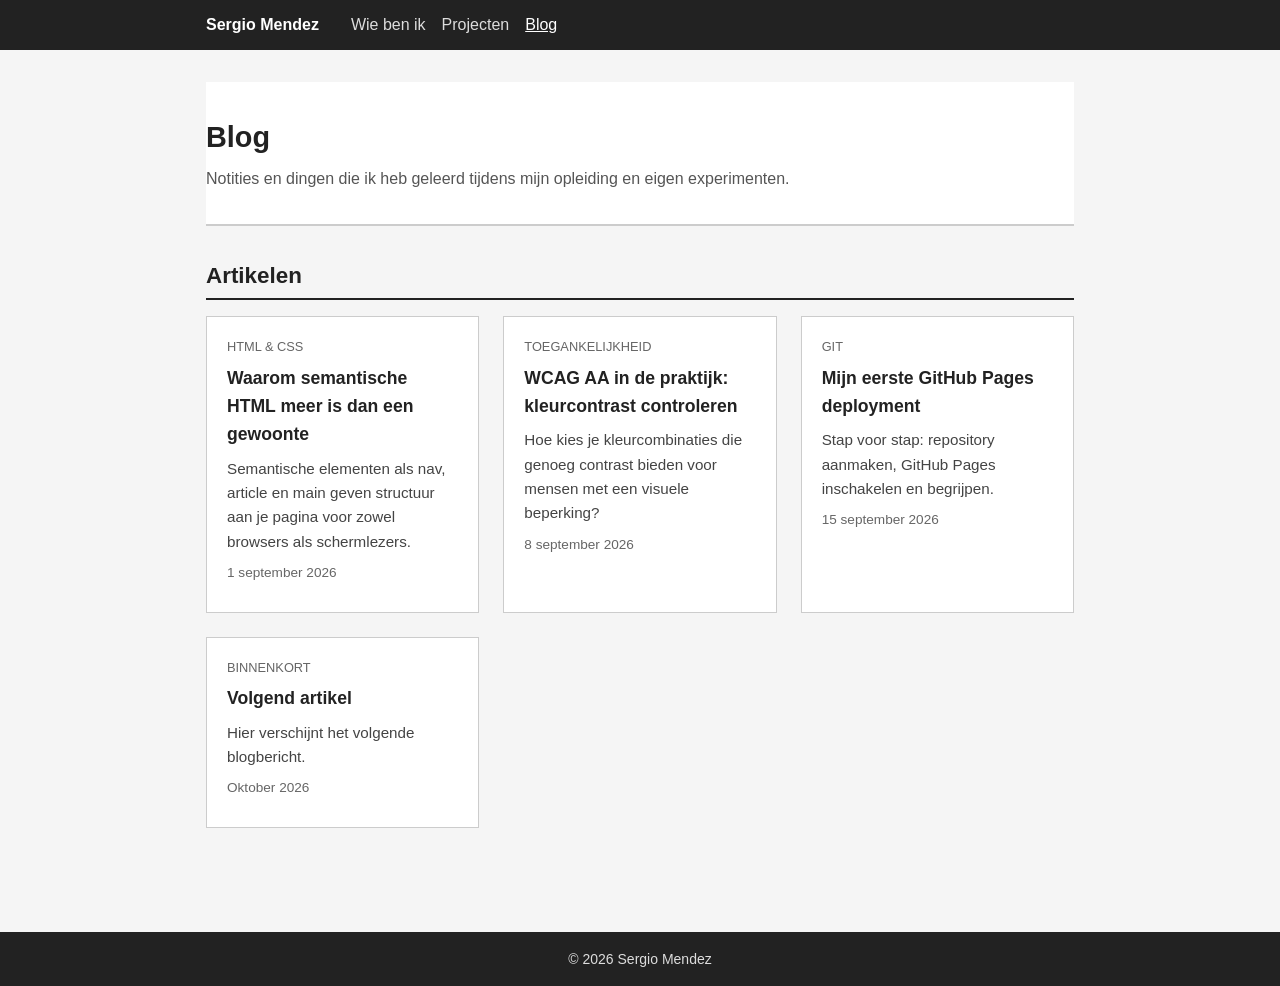
==== blog.html @ a32be4b9 "Alles van de website is afgemaakt, alle informatie en boxes zijn erin gezet" ====
<!DOCTYPE html>
<html lang="nl">
<head>
  <meta charset="UTF-8" />
  <meta name="viewport" content="width=device-width, initial-scale=1.0" />
  <meta name="description" content="Blog van Sergio Mendez – notities en leerlogboek over software development." />
  <title>Blog – Sergio Mendez</title>
  <link rel="stylesheet" href="css/style.css" />
</head>
<body>

  <a class="skip-link" href="#main-content">Ga naar inhoud</a>

  <nav aria-label="Hoofdnavigatie">
    <div class="container">
      <a class="logo" href="index.html">Sergio Mendez</a>
      <ul>
        <li><a href="index.html">Wie ben ik</a></li>
        <li><a href="projects.html">Projecten</a></li>
        <li><a href="blog.html" aria-current="page">Blog</a></li>
      </ul>
    </div>
  </nav>

  <main id="main-content">
    <div class="container">

      <header class="page-header">
        <h1>Blog</h1>
        <p>Notities en dingen die ik heb geleerd tijdens mijn opleiding en eigen experimenten.</p>
      </header>

      <section>
        <h2>Artikelen</h2>

        <ul class="blokken blokken--twee-kolommen">

          <li class="blok">
            <p class="label">HTML &amp; CSS</p>
            <h3>Waarom semantische HTML meer is dan een gewoonte</h3>
            <p>
              Semantische elementen als nav, article en main geven structuur
              aan je pagina voor zowel browsers als schermlezers.
            </p>
            <p class="meta"><time datetime="2026-09-01">1 september 2026</time></p>
          </li>

          <li class="blok">
            <p class="label">Toegankelijkheid</p>
            <h3>WCAG AA in de praktijk: kleurcontrast controleren</h3>
            <p>
              Hoe kies je kleurcombinaties die genoeg contrast bieden voor
              mensen met een visuele beperking?
            </p>
            <p class="meta"><time datetime="2026-09-08">8 september 2026</time></p>
          </li>

          <li class="blok">
            <p class="label">Git</p>
            <h3>Mijn eerste GitHub Pages deployment</h3>
            <p>
              Stap voor stap: repository aanmaken, GitHub Pages inschakelen en
              begrijpen.
            <p class="meta"><time datetime="2026-09-15">15 september 2026</time></p>
          </li>

          <li class="blok">
            <p class="label">Binnenkort</p>
            <h3>Volgend artikel</h3>
            <p>Hier verschijnt het volgende blogbericht.</p>
            <p class="meta"><time datetime="2026-10-01">Oktober 2026</time></p>
          </li>

        </ul>
      </section>

    </div>
  </main>

  <footer>
    <div class="container">
      <p>&copy; 2026 Sergio Mendez</p>
    </div>
  </footer>

</body>
</html>
---- css/style.css ----
/* Portfolio – Sergio Mendez */

* {
  box-sizing: border-box;
  margin: 0;
  padding: 0;
}

body {
  font-family: Arial, sans-serif;
  background-color: #f5f5f5;
  color: #222222;
  line-height: 1.6;
}

a {
  color: #0055cc;
}

a:hover {
  text-decoration: none;
}

/* Skip-link */
.skip-link {
  position: absolute;
  top: -999px;
  left: 1rem;
  background: #0055cc;
  color: #ffffff;
  padding: 0.5rem 1rem;
}

.skip-link:focus {
  top: 1rem;
}

/* Container */
.container {
  max-width: 900px;
  margin: 0 auto;
  padding: 0 1rem;
}

/* Navigatie */
nav {
  background-color: #222222;
  padding: 0.75rem 0;
}

nav .container {
  display: flex;
  align-items: center;
  gap: 2rem;
}

nav .logo {
  color: #ffffff;
  font-weight: bold;
  text-decoration: none;
}

nav ul {
  list-style: none;
  display: flex;
  gap: 1rem;
}

nav ul a {
  color: #dddddd;
  text-decoration: none;
}

nav ul a:hover,
nav ul a[aria-current="page"] {
  color: #ffffff;
  text-decoration: underline;
}

/* Paginakop */
header.page-header {
  background-color: #ffffff;
  border-bottom: 2px solid #cccccc;
  padding: 2rem 0;
  margin-bottom: 2rem;
}

header.page-header h1 {
  font-size: 1.8rem;
  margin-bottom: 0.4rem;
}

header.page-header p {
  color: #555555;
}

/* Main */
main {
  padding: 2rem 0;
}

/* Secties */
section {
  margin-bottom: 2.5rem;
}

section h2 {
  font-size: 1.4rem;
  border-bottom: 2px solid #222222;
  padding-bottom: 0.3rem;
  margin-bottom: 1rem;
}

section p {
  margin-bottom: 0.75rem;
  max-width: 70ch;
}

/* Blokkenraster */
.blokken {
  display: grid;
  grid-template-columns: 1fr;
  gap: 1.5rem;
  list-style: none;
}

.blok {
  background-color: #ffffff;
  border: 1px solid #cccccc;
  padding: 1.25rem;
}

/* Grote projectblokken */
.blok--groot {
  padding: 2rem;
  min-height: 320px;
}

.blok .label {
  font-size: 0.8rem;
  text-transform: uppercase;
  color: #666666;
  margin-bottom: 0.4rem;
}

.blok h3 {
  font-size: 1.1rem;
  margin-bottom: 0.5rem;
}

.blok p {
  color: #444444;
  font-size: 0.95rem;
  margin-bottom: 0.5rem;
}

.blok .meta {
  font-size: 0.85rem;
  color: #666666;
}

/* Vaardighedenlijst */
.vaardigheden {
  display: flex;
  flex-wrap: wrap;
  gap: 0.5rem;
  list-style: none;
}

.vaardigheden li {
  background-color: #ffffff;
  border: 1px solid #cccccc;
  padding: 0.3rem 0.75rem;
  font-size: 0.9rem;
}

/* Footer */
footer {
  background-color: #222222;
  color: #dddddd;
  text-align: center;
  padding: 1rem 0;
  font-size: 0.875rem;
  margin-top: 2rem;
}

/* Tablet en desktop: blog blijft 2 kolommen, projecten altijd 1 kolom */
@media (min-width: 600px) {
  .blokken--twee-kolommen {
    grid-template-columns: repeat(2, 1fr);
  }
}

@media (min-width: 1024px) {
  .blokken--twee-kolommen {
    grid-template-columns: repeat(3, 1fr);
  }
}
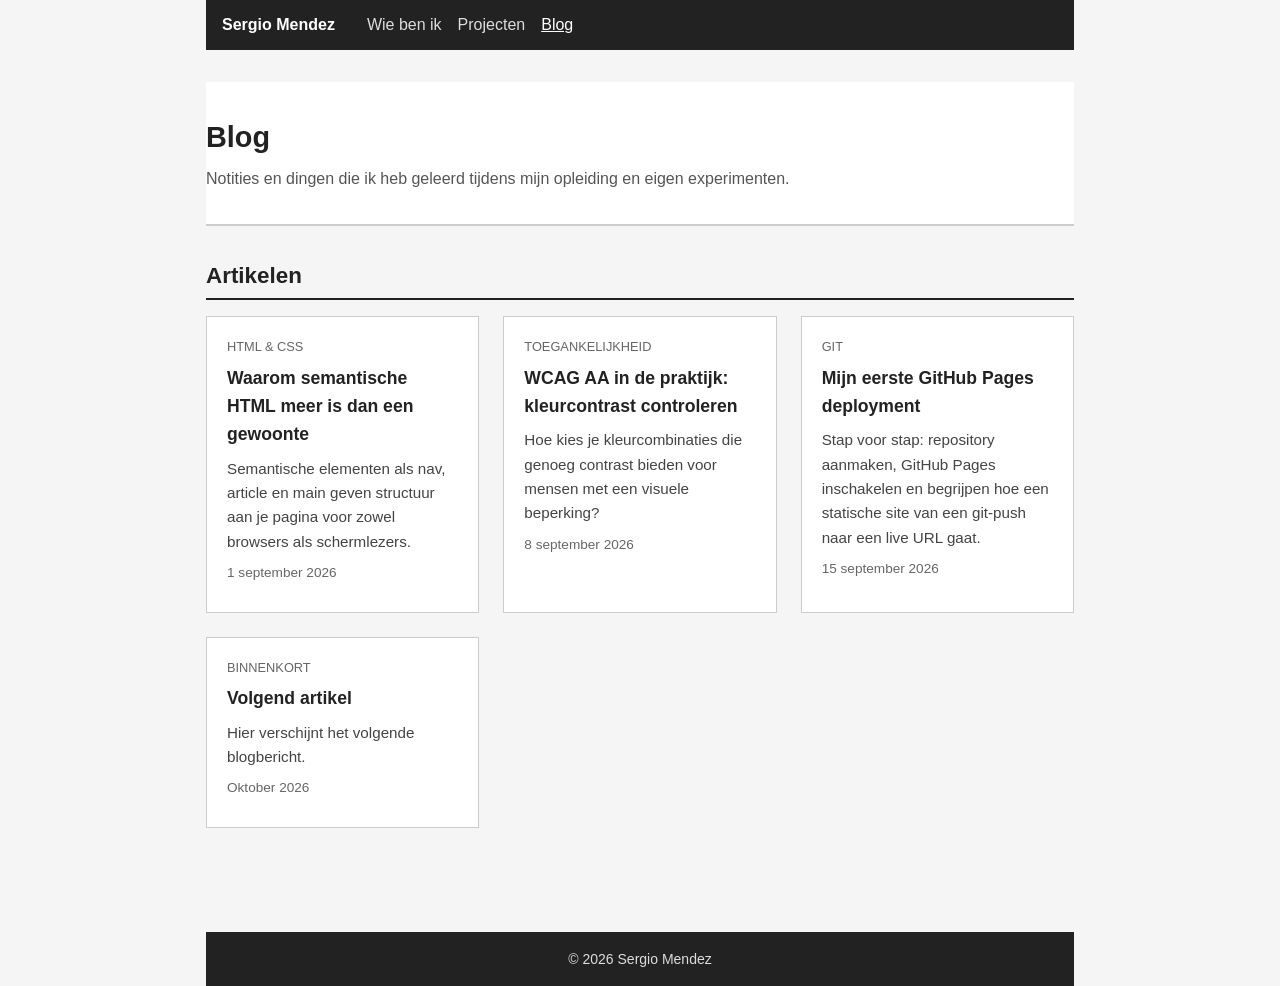
==== commit c4bec96e: "Alle divs zijn verwijderd" ====
--- a/blog.html
+++ b/blog.html
@@ -12,75 +12,71 @@
   <a class="skip-link" href="#main-content">Ga naar inhoud</a>
 
   <nav aria-label="Hoofdnavigatie">
-    <div class="container">
-      <a class="logo" href="index.html">Sergio Mendez</a>
-      <ul>
-        <li><a href="index.html">Wie ben ik</a></li>
-        <li><a href="projects.html">Projecten</a></li>
-        <li><a href="blog.html" aria-current="page">Blog</a></li>
-      </ul>
-    </div>
+    <a class="logo" href="index.html">Sergio Mendez</a>
+    <ul>
+      <li><a href="index.html">Wie ben ik</a></li>
+      <li><a href="projects.html">Projecten</a></li>
+      <li><a href="blog.html" aria-current="page">Blog</a></li>
+    </ul>
   </nav>
 
   <main id="main-content">
-    <div class="container">
 
-      <header class="page-header">
-        <h1>Blog</h1>
-        <p>Notities en dingen die ik heb geleerd tijdens mijn opleiding en eigen experimenten.</p>
-      </header>
+    <header class="page-header">
+      <h1>Blog</h1>
+      <p>Notities en dingen die ik heb geleerd tijdens mijn opleiding en eigen experimenten.</p>
+    </header>
 
-      <section>
-        <h2>Artikelen</h2>
+    <section>
+      <h2>Artikelen</h2>
 
-        <ul class="blokken blokken--twee-kolommen">
+      <ul class="blokken blokken--twee-kolommen">
 
-          <li class="blok">
-            <p class="label">HTML &amp; CSS</p>
-            <h3>Waarom semantische HTML meer is dan een gewoonte</h3>
-            <p>
-              Semantische elementen als nav, article en main geven structuur
-              aan je pagina voor zowel browsers als schermlezers.
-            </p>
-            <p class="meta"><time datetime="2026-09-01">1 september 2026</time></p>
-          </li>
+        <li class="blok">
+          <p class="label">HTML &amp; CSS</p>
+          <h3>Waarom semantische HTML meer is dan een gewoonte</h3>
+          <p>
+            Semantische elementen als nav, article en main geven structuur
+            aan je pagina voor zowel browsers als schermlezers.
+          </p>
+          <p class="meta"><time datetime="2026-09-01">1 september 2026</time></p>
+        </li>
 
-          <li class="blok">
-            <p class="label">Toegankelijkheid</p>
-            <h3>WCAG AA in de praktijk: kleurcontrast controleren</h3>
-            <p>
-              Hoe kies je kleurcombinaties die genoeg contrast bieden voor
-              mensen met een visuele beperking?
-            </p>
-            <p class="meta"><time datetime="2026-09-08">8 september 2026</time></p>
-          </li>
+        <li class="blok">
+          <p class="label">Toegankelijkheid</p>
+          <h3>WCAG AA in de praktijk: kleurcontrast controleren</h3>
+          <p>
+            Hoe kies je kleurcombinaties die genoeg contrast bieden voor
+            mensen met een visuele beperking?
+          </p>
+          <p class="meta"><time datetime="2026-09-08">8 september 2026</time></p>
+        </li>
 
-          <li class="blok">
-            <p class="label">Git</p>
-            <h3>Mijn eerste GitHub Pages deployment</h3>
-            <p>
-              Stap voor stap: repository aanmaken, GitHub Pages inschakelen en
-              begrijpen.
-            <p class="meta"><time datetime="2026-09-15">15 september 2026</time></p>
-          </li>
+        <li class="blok">
+          <p class="label">Git</p>
+          <h3>Mijn eerste GitHub Pages deployment</h3>
+          <p>
+            Stap voor stap: repository aanmaken, GitHub Pages inschakelen en
+            begrijpen hoe een statische site van een git-push naar een live
+            URL gaat.
+          </p>
+          <p class="meta"><time datetime="2026-09-15">15 september 2026</time></p>
+        </li>
 
-          <li class="blok">
-            <p class="label">Binnenkort</p>
-            <h3>Volgend artikel</h3>
-            <p>Hier verschijnt het volgende blogbericht.</p>
-            <p class="meta"><time datetime="2026-10-01">Oktober 2026</time></p>
-          </li>
+        <li class="blok">
+          <p class="label">Binnenkort</p>
+          <h3>Volgend artikel</h3>
+          <p>Hier verschijnt het volgende blogbericht.</p>
+          <p class="meta"><time datetime="2026-10-01">Oktober 2026</time></p>
+        </li>
 
-        </ul>
-      </section>
+      </ul>
+    </section>
 
-    </div>
   </main>
 
   <footer>
-    <div class="container">
-      <p>&copy; 2026 Sergio Mendez</p>
-    </div>
+    <p>&copy; 2026 Sergio Mendez</p>
   </footer>
 
 </body>
--- a/css/style.css
+++ b/css/style.css
@@ -11,6 +11,9 @@
   background-color: #f5f5f5;
   color: #222222;
   line-height: 1.6;
+  max-width: 900px;
+  margin: 0 auto;
+  padding: 0 1rem;
 }
 
 a {
@@ -35,20 +38,10 @@
   top: 1rem;
 }
 
-/* Container */
-.container {
-  max-width: 900px;
-  margin: 0 auto;
-  padding: 0 1rem;
-}
-
 /* Navigatie */
 nav {
   background-color: #222222;
-  padding: 0.75rem 0;
-}
-
-nav .container {
+  padding: 0.75rem 1rem;
   display: flex;
   align-items: center;
   gap: 2rem;
@@ -179,12 +172,12 @@
   background-color: #222222;
   color: #dddddd;
   text-align: center;
-  padding: 1rem 0;
+  padding: 1rem;
   font-size: 0.875rem;
   margin-top: 2rem;
 }
 
-/* Tablet en desktop: blog blijft 2 kolommen, projecten altijd 1 kolom */
+/* Tablet: blog twee kolommen */
 @media (min-width: 600px) {
   .blokken--twee-kolommen {
     grid-template-columns: repeat(2, 1fr);
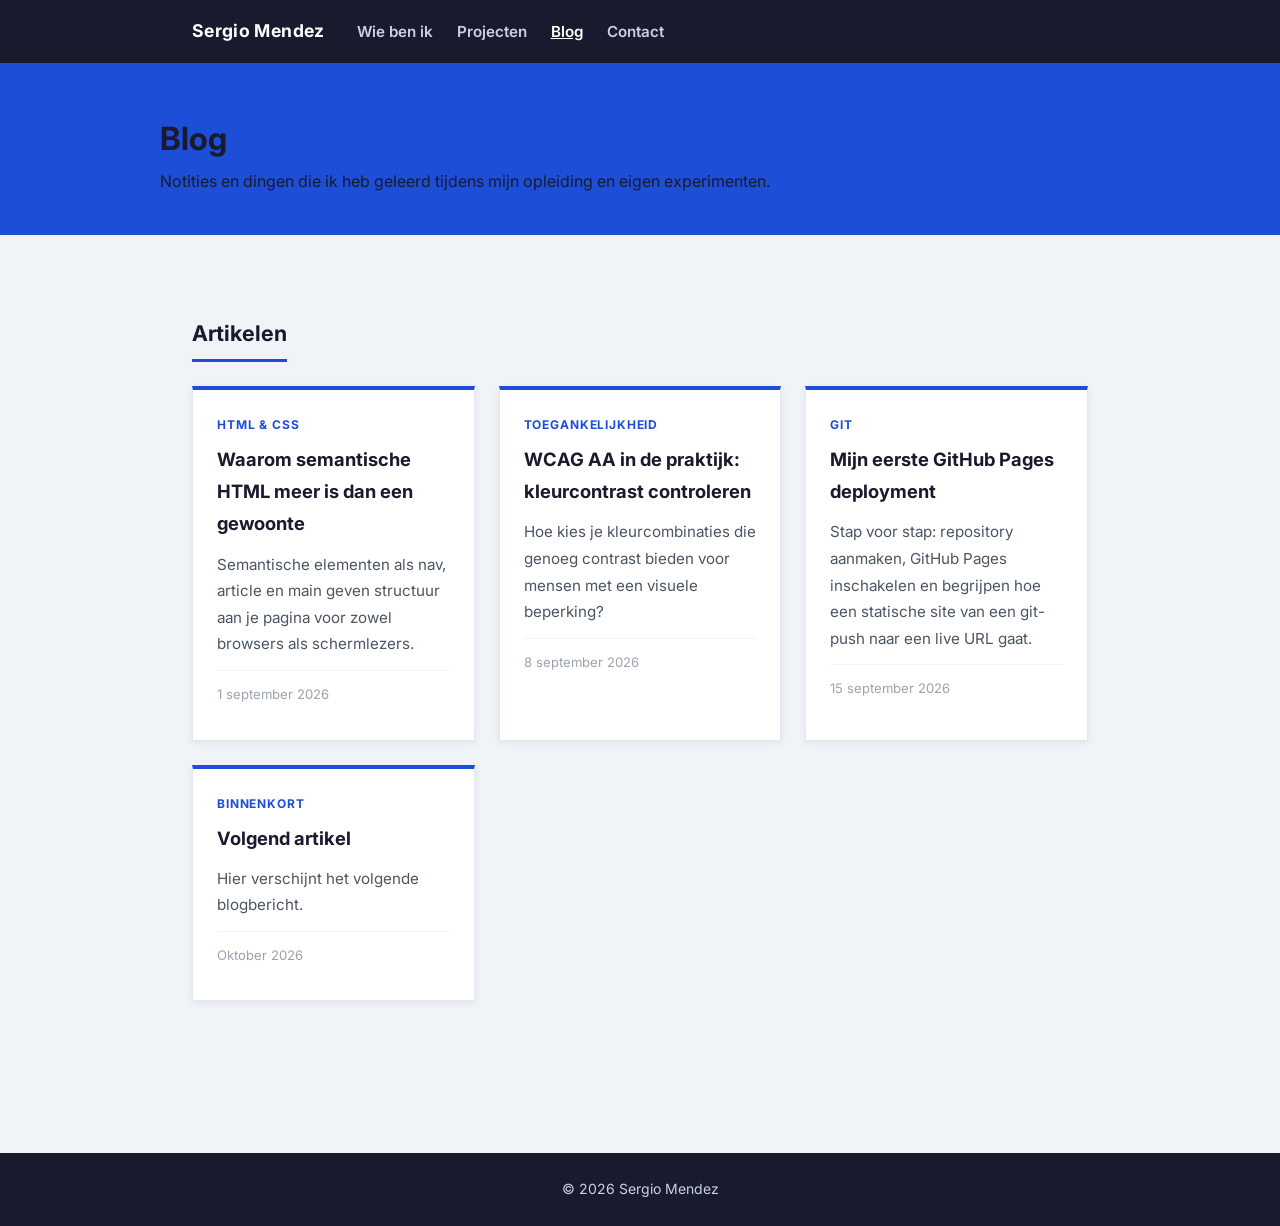
==== commit 0b7c3dd2: "Opdracht 2: JS toegevoegd voor dynamische projectenlijst met filter, contactformulier met validatie," ====
--- a/blog.html
+++ b/blog.html
@@ -5,6 +5,9 @@
   <meta name="viewport" content="width=device-width, initial-scale=1.0" />
   <meta name="description" content="Blog van Sergio Mendez – notities en leerlogboek over software development." />
   <title>Blog – Sergio Mendez</title>
+  <link rel="preconnect" href="https://fonts.googleapis.com" />
+  <link rel="preconnect" href="https://fonts.gstatic.com" crossorigin />
+  <link rel="stylesheet" href="https://fonts.googleapis.com/css2?family=Inter:wght@400;600;700&display=swap" />
   <link rel="stylesheet" href="css/style.css" />
 </head>
 <body>
@@ -12,20 +15,23 @@
   <a class="skip-link" href="#main-content">Ga naar inhoud</a>
 
   <nav aria-label="Hoofdnavigatie">
-    <a class="logo" href="index.html">Sergio Mendez</a>
-    <ul>
-      <li><a href="index.html">Wie ben ik</a></li>
-      <li><a href="projects.html">Projecten</a></li>
-      <li><a href="blog.html" aria-current="page">Blog</a></li>
-    </ul>
+    <div class="container">
+      <a class="logo" href="index.html">Sergio Mendez</a>
+      <ul>
+        <li><a href="index.html">Wie ben ik</a></li>
+        <li><a href="projects.html">Projecten</a></li>
+        <li><a href="blog.html" aria-current="page">Blog</a></li>
+        <li><a href="contact.html">Contact</a></li>
+      </ul>
+    </div>
   </nav>
 
+  <header class="page-header">
+    <h1>Blog</h1>
+    <p>Notities en dingen die ik heb geleerd tijdens mijn opleiding en eigen experimenten.</p>
+  </header>
+
   <main id="main-content">
-
-    <header class="page-header">
-      <h1>Blog</h1>
-      <p>Notities en dingen die ik heb geleerd tijdens mijn opleiding en eigen experimenten.</p>
-    </header>
 
     <section>
       <h2>Artikelen</h2>
--- a/css/style.css
+++ b/css/style.css
@@ -1,47 +1,61 @@
 /* Portfolio – Sergio Mendez */
 
+/* ── Google Fonts ── */
+@import url('https://fonts.googleapis.com/css2?family=Inter:wght@400;600;700&display=swap');
+
+/* ── Reset ── */
 * {
   box-sizing: border-box;
   margin: 0;
   padding: 0;
 }
 
+/* ── Basis ── */
 body {
-  font-family: Arial, sans-serif;
-  background-color: #f5f5f5;
-  color: #222222;
-  line-height: 1.6;
-  max-width: 900px;
-  margin: 0 auto;
-  padding: 0 1rem;
+  font-family: 'Inter', Arial, sans-serif;
+  background-color: #f0f4f8;
+  color: #1a1a2e;
+  line-height: 1.75;
 }
 
 a {
-  color: #0055cc;
+  color: #1d4ed8;
 }
 
 a:hover {
   text-decoration: none;
 }
 
-/* Skip-link */
+/* ── Container: centreert de inhoud ── */
+.container {
+  max-width: 960px;
+  margin: 0 auto;
+  padding: 0 2rem;
+}
+
+/* ── Skip-link ── */
 .skip-link {
   position: absolute;
   top: -999px;
   left: 1rem;
-  background: #0055cc;
+  background: #1d4ed8;
   color: #ffffff;
   padding: 0.5rem 1rem;
+  z-index: 100;
 }
 
 .skip-link:focus {
   top: 1rem;
 }
 
-/* Navigatie */
+/* ── Navigatie – volle breedte ── */
 nav {
-  background-color: #222222;
-  padding: 0.75rem 1rem;
+  background-color: #1a1a2e;
+  padding: 1rem 0;
+  width: 100%;
+}
+
+nav .container {
   display: flex;
   align-items: center;
   gap: 2rem;
@@ -49,19 +63,23 @@
 
 nav .logo {
   color: #ffffff;
-  font-weight: bold;
+  font-weight: 700;
+  font-size: 1.1rem;
   text-decoration: none;
+  letter-spacing: 0.02em;
 }
 
 nav ul {
   list-style: none;
   display: flex;
-  gap: 1rem;
+  gap: 1.5rem;
 }
 
 nav ul a {
-  color: #dddddd;
+  color: #c7d2e7;
   text-decoration: none;
+  font-size: 0.95rem;
+  font-weight: 600;
 }
 
 nav ul a:hover,
@@ -70,46 +88,107 @@
   text-decoration: underline;
 }
 
-/* Paginakop */
+/* ── Profielfoto in header ── */
+.header-profiel {
+  display: flex;
+  align-items: center;
+  gap: 2rem;
+}
+
+.profiel-foto {
+  width: 110px;
+  height: 110px;
+  object-fit: cover;
+  border-radius: 50%;
+  border: 3px solid #ffffff;
+  flex-shrink: 0;
+}
+
+.header-tekst h1 {
+  font-size: 2.2rem;
+  font-weight: 700;
+  margin-bottom: 0.5rem;
+  color: #ffffff;
+}
+
+.header-tekst p {
+  font-size: 1.05rem;
+  color: #bfdbfe;
+}
+
+/* ── Paginakop – volle breedte ── */
 header.page-header {
+  background-color: #1d4ed8;
+  width: 100%;
+  padding: 3rem 2rem 2.5rem;
+  margin-bottom: 3rem;
+  max-width: 100%;
+}
+
+header.page-header > * {
+  max-width: 960px;
+  margin-left: auto;
+  margin-right: auto;
+}
+
+/* ── Main ── */
+main {
+  max-width: 960px;
+  margin: 0 auto;
+  padding: 2rem 2rem 4rem;
+}
+
+/* ── Secties ── */
+section {
+  margin-bottom: 3.5rem;
+}
+
+section h2 {
+  font-size: 1.35rem;
+  font-weight: 700;
+  color: #1a1a2e;
+  border-bottom: 3px solid #1d4ed8;
+  padding-bottom: 0.4rem;
+  margin-bottom: 1.5rem;
+  display: inline-block;
+}
+
+section p {
+  margin-bottom: 0.85rem;
+  max-width: 70ch;
+  color: #374151;
+}
+
+/* ── Filterknoppen ── */
+.filter-knoppen {
+  display: flex;
+  flex-wrap: wrap;
+  gap: 0.5rem;
+  margin-bottom: 1.5rem;
+}
+
+.filter-knoppen button {
   background-color: #ffffff;
-  border-bottom: 2px solid #cccccc;
-  padding: 2rem 0;
-  margin-bottom: 2rem;
-}
-
-header.page-header h1 {
-  font-size: 1.8rem;
-  margin-bottom: 0.4rem;
-}
-
-header.page-header p {
-  color: #555555;
-}
-
-/* Main */
-main {
-  padding: 2rem 0;
-}
-
-/* Secties */
-section {
-  margin-bottom: 2.5rem;
-}
-
-section h2 {
-  font-size: 1.4rem;
-  border-bottom: 2px solid #222222;
-  padding-bottom: 0.3rem;
-  margin-bottom: 1rem;
-}
-
-section p {
-  margin-bottom: 0.75rem;
-  max-width: 70ch;
-}
-
-/* Blokkenraster */
+  border: 2px solid #1d4ed8;
+  color: #1d4ed8;
+  padding: 0.35rem 1rem;
+  font-size: 0.9rem;
+  font-weight: 600;
+  cursor: pointer;
+  font-family: 'Inter', Arial, sans-serif;
+  border-radius: 4px;
+}
+
+.filter-knoppen button:hover {
+  background-color: #eff6ff;
+}
+
+.filter-knoppen button.actief {
+  background-color: #1d4ed8;
+  color: #ffffff;
+}
+
+/* ── Blokkenraster ── */
 .blokken {
   display: grid;
   grid-template-columns: 1fr;
@@ -119,71 +198,233 @@
 
 .blok {
   background-color: #ffffff;
-  border: 1px solid #cccccc;
-  padding: 1.25rem;
-}
-
-/* Grote projectblokken */
+  border: 1px solid #e2e8f0;
+  border-top: 4px solid #1d4ed8;
+  padding: 1.5rem;
+  box-shadow: 0 2px 8px rgba(0, 0, 0, 0.07);
+}
+
 .blok--groot {
   padding: 2rem;
-  min-height: 320px;
+  min-height: 280px;
 }
 
 .blok .label {
-  font-size: 0.8rem;
+  font-size: 0.75rem;
   text-transform: uppercase;
-  color: #666666;
-  margin-bottom: 0.4rem;
+  letter-spacing: 0.07em;
+  color: #1d4ed8;
+  font-weight: 700;
+  margin-bottom: 0.5rem;
 }
 
 .blok h3 {
-  font-size: 1.1rem;
-  margin-bottom: 0.5rem;
+  font-size: 1.15rem;
+  font-weight: 700;
+  color: #1a1a2e;
+  margin-bottom: 0.75rem;
 }
 
 .blok p {
-  color: #444444;
-  font-size: 0.95rem;
-  margin-bottom: 0.5rem;
+  color: #4b5563;
+  font-size: 0.95rem;
+  margin-bottom: 0.6rem;
 }
 
 .blok .meta {
-  font-size: 0.85rem;
-  color: #666666;
-}
-
-/* Vaardighedenlijst */
+  font-size: 0.82rem;
+  color: #9ca3af;
+  margin-top: 0.75rem;
+  padding-top: 0.75rem;
+  border-top: 1px solid #f1f5f9;
+}
+
+/* ── Vaardighedenlijst ── */
 .vaardigheden {
   display: flex;
   flex-wrap: wrap;
-  gap: 0.5rem;
+  gap: 0.6rem;
   list-style: none;
+  margin-top: 0.75rem;
 }
 
 .vaardigheden li {
+  background-color: #eff6ff;
+  border: 1px solid #bfdbfe;
+  color: #1e40af;
+  padding: 0.35rem 0.9rem;
+  font-size: 0.88rem;
+  font-weight: 600;
+  border-radius: 4px;
+}
+
+/* ── Contactformulier ── */
+.formulier {
+  max-width: 560px;
+}
+
+.formulier-veld {
+  margin-bottom: 1.5rem;
+}
+
+.formulier-veld label {
+  display: block;
+  font-weight: 600;
+  margin-bottom: 0.4rem;
+  font-size: 0.95rem;
+  color: #1a1a2e;
+}
+
+.formulier-veld input,
+.formulier-veld textarea {
+  width: 100%;
+  border: 1px solid #cbd5e1;
+  padding: 0.65rem 0.85rem;
+  font-family: 'Inter', Arial, sans-serif;
+  font-size: 0.95rem;
   background-color: #ffffff;
-  border: 1px solid #cccccc;
-  padding: 0.3rem 0.75rem;
-  font-size: 0.9rem;
-}
-
-/* Footer */
+  color: #1a1a2e;
+  border-radius: 4px;
+}
+
+.formulier-veld input:focus,
+.formulier-veld textarea:focus {
+  outline: 2px solid #1d4ed8;
+  border-color: #1d4ed8;
+}
+
+.formulier-veld textarea {
+  height: 130px;
+  resize: vertical;
+}
+
+.foutmelding {
+  color: #dc2626;
+  font-size: 0.85rem;
+  margin-top: 0.3rem;
+  display: none;
+}
+
+.foutmelding.zichtbaar {
+  display: block;
+}
+
+.formulier button[type="submit"] {
+  background-color: #1d4ed8;
+  color: #ffffff;
+  border: none;
+  padding: 0.7rem 1.75rem;
+  font-size: 1rem;
+  font-weight: 600;
+  font-family: 'Inter', Arial, sans-serif;
+  cursor: pointer;
+  border-radius: 4px;
+}
+
+.formulier button[type="submit"]:hover {
+  background-color: #1e40af;
+}
+
+.bevestiging {
+  background-color: #f0fdf4;
+  border: 1px solid #86efac;
+  padding: 1rem 1.25rem;
+  margin-top: 1.5rem;
+  font-size: 0.95rem;
+  border-radius: 4px;
+  display: none;
+}
+
+.bevestiging.zichtbaar {
+  display: block;
+}
+
+/* ── Weer-blok ── */
+.weer-blok {
+  background-color: #ffffff;
+  border: 1px solid #e2e8f0;
+  border-top: 4px solid #1d4ed8;
+  padding: 1.5rem;
+  max-width: 400px;
+  box-shadow: 0 2px 8px rgba(0, 0, 0, 0.07);
+}
+
+.weer-blok p {
+  margin-bottom: 0.5rem;
+  font-size: 0.95rem;
+  color: #374151;
+}
+
+.weer-bron {
+  font-size: 0.78rem;
+  color: #9ca3af;
+  margin-top: 0.75rem;
+  padding-top: 0.75rem;
+  border-top: 1px solid #f1f5f9;
+}
+
+/* ── Nieuws-lijst ── */
+.nieuws-lijst {
+  list-style: none;
+  display: grid;
+  grid-template-columns: 1fr;
+  gap: 1rem;
+}
+
+.nieuws-item {
+  background-color: #ffffff;
+  border: 1px solid #e2e8f0;
+  border-left: 4px solid #1d4ed8;
+  padding: 1rem 1.25rem;
+  box-shadow: 0 2px 8px rgba(0, 0, 0, 0.05);
+}
+
+.nieuws-titel {
+  font-size: 0.95rem;
+  font-weight: 600;
+  margin-bottom: 0.3rem;
+}
+
+.nieuws-titel a {
+  color: #1a1a2e;
+  text-decoration: none;
+}
+
+.nieuws-titel a:hover {
+  color: #1d4ed8;
+  text-decoration: underline;
+}
+
+.nieuws-context {
+  font-size: 0.83rem;
+  color: #6b7280;
+  margin-bottom: 0.4rem;
+}
+
+.nieuws-meta {
+  font-size: 0.78rem;
+  color: #9ca3af;
+}
+
+/* ── Footer – volle breedte ── */
 footer {
-  background-color: #222222;
-  color: #dddddd;
+  background-color: #1a1a2e;
+  color: #c7d2e7;
   text-align: center;
-  padding: 1rem;
+  padding: 1.5rem 0;
   font-size: 0.875rem;
   margin-top: 2rem;
-}
-
-/* Tablet: blog twee kolommen */
+  width: 100%;
+}
+
+/* ── Tablet (≥ 600px) ── */
 @media (min-width: 600px) {
   .blokken--twee-kolommen {
     grid-template-columns: repeat(2, 1fr);
   }
 }
 
+/* ── Desktop (≥ 1024px) ── */
 @media (min-width: 1024px) {
   .blokken--twee-kolommen {
     grid-template-columns: repeat(3, 1fr);
